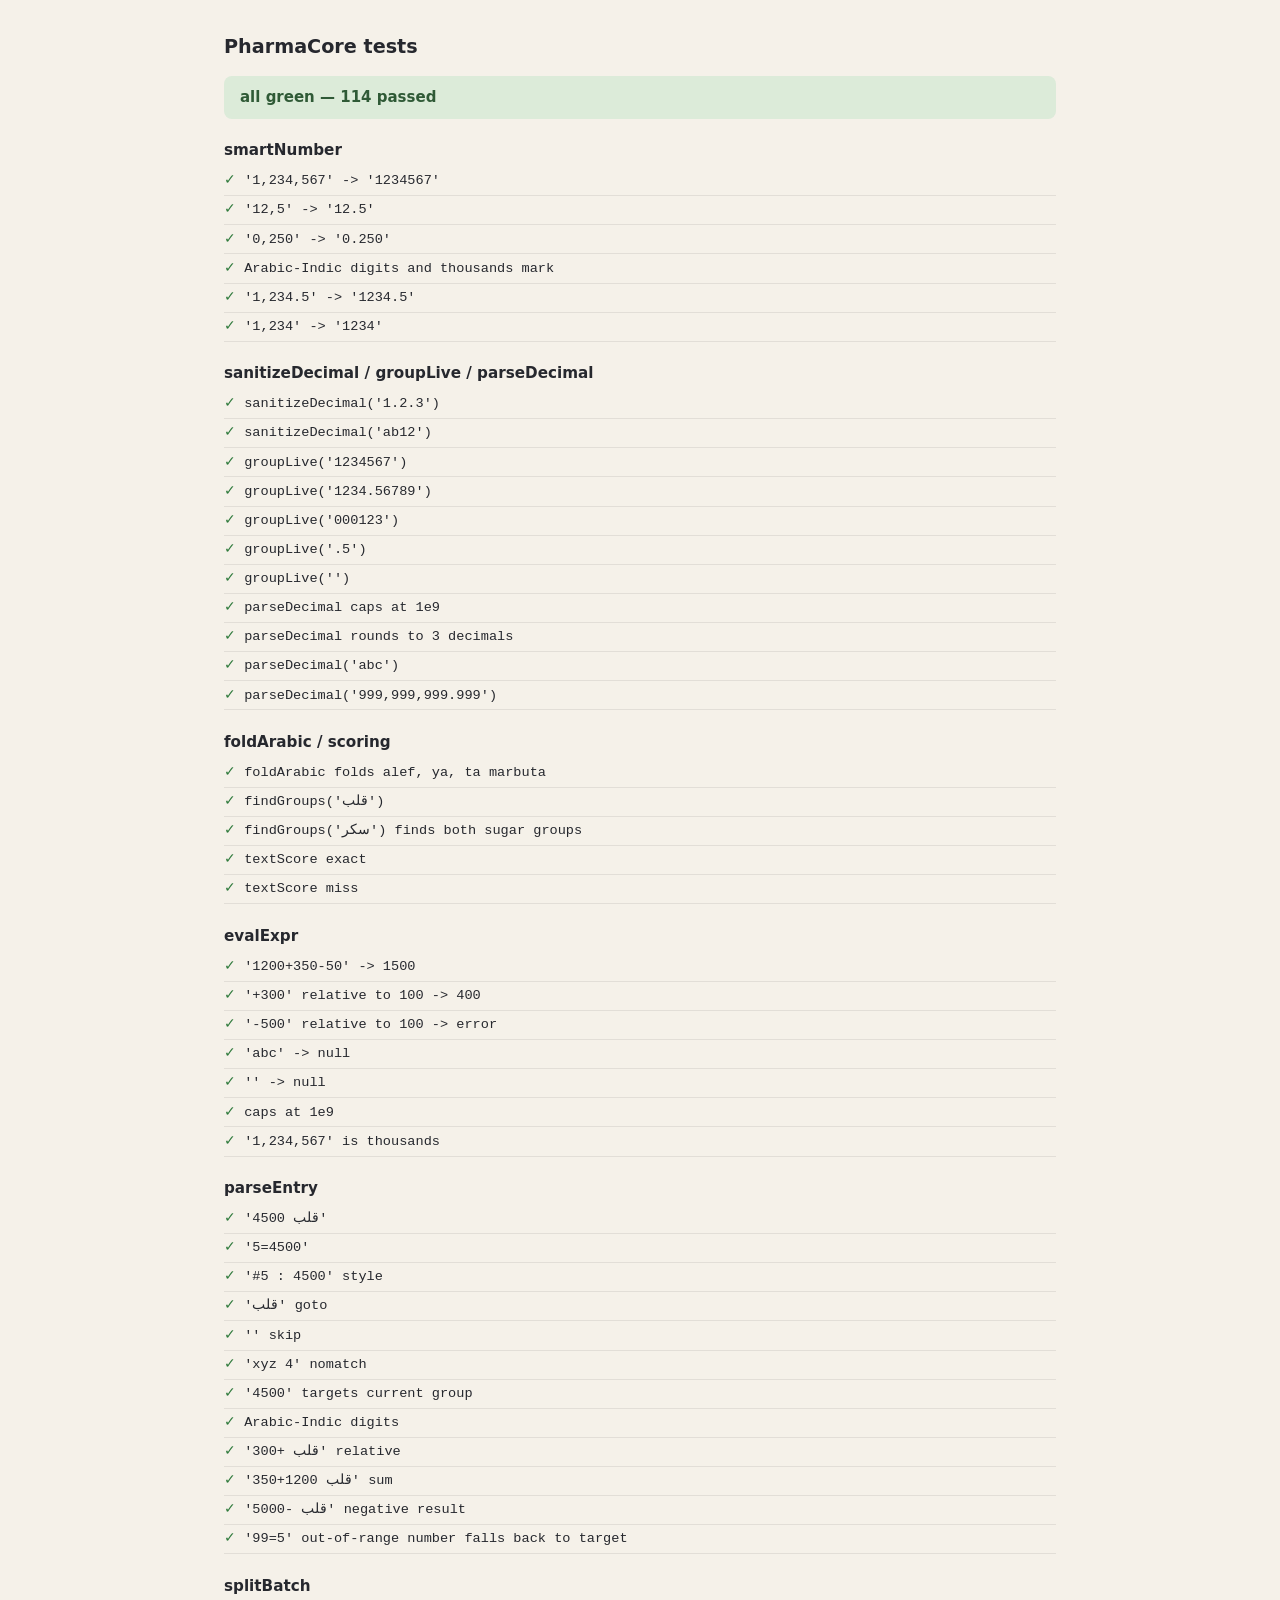
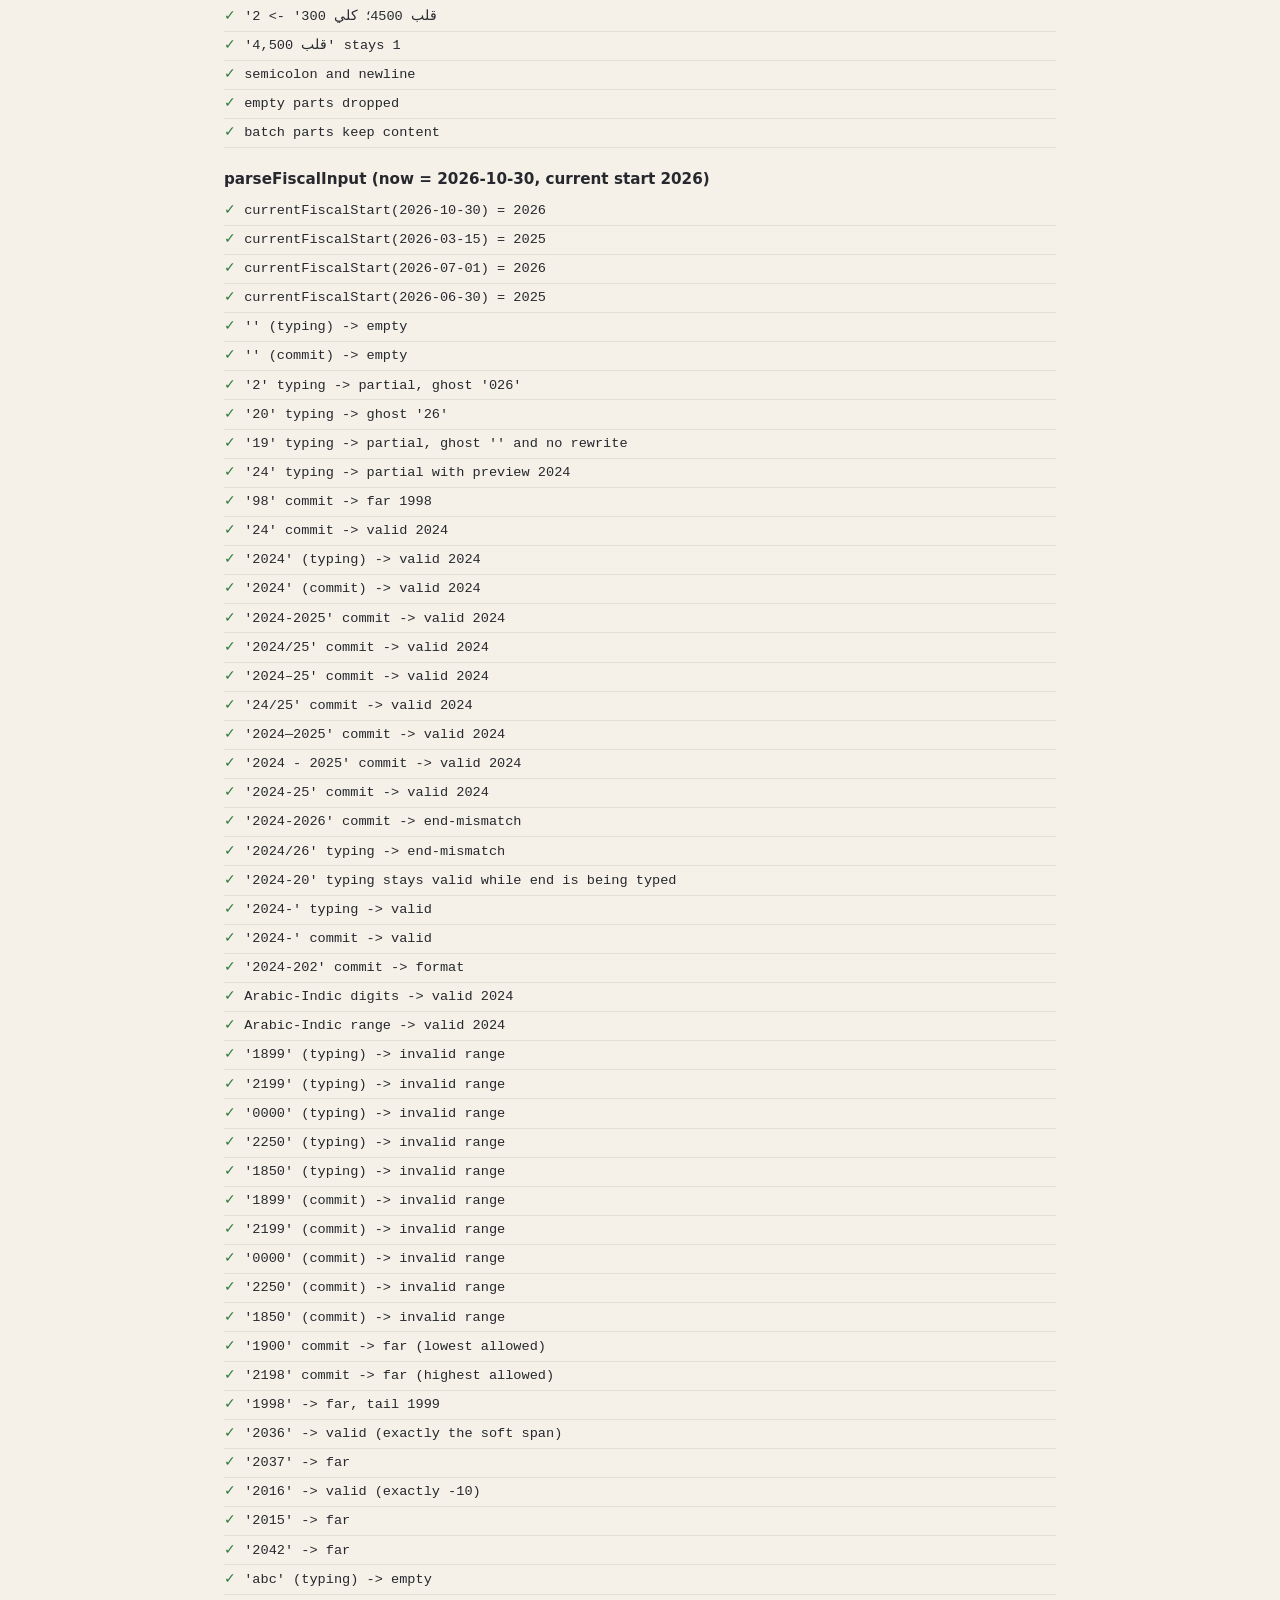
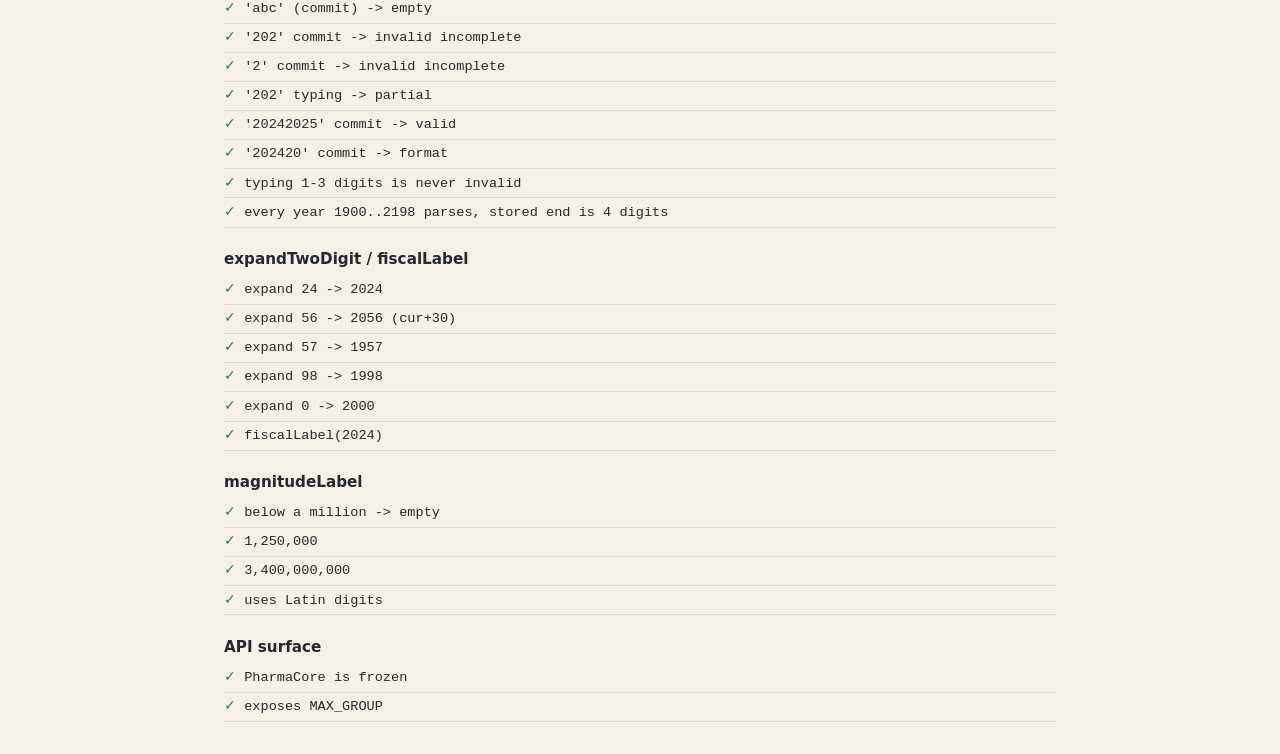
==== tests/core.test.html @ 1b88d7ea "refactor: extract pure helpers into js/core.js with a test page Co-Authored-By: Claude Sonnet 5.5 <n" ====
<!DOCTYPE html>
<html lang="en" dir="ltr">
<head>
<meta charset="UTF-8">
<meta name="viewport" content="width=device-width, initial-scale=1.0">
<title>core tests</title>
<style>
  body { font: 15px/1.6 system-ui, sans-serif; margin: 2rem auto; max-width: 52rem; padding: 0 1rem; color: #26282e; background: #f5f1e9; }
  h1 { font-size: 1.2rem; }
  #summary { padding: .6rem 1rem; border-radius: 8px; font-weight: 600; margin-bottom: 1rem; }
  #summary.ok { background: #dcebd9; color: #2f5a36; }
  #summary.bad { background: #f3d7d3; color: #8a2f27; }
  ul { list-style: none; padding: 0; margin: 0; }
  li { padding: .2rem 0; border-bottom: 1px solid rgba(0, 0, 0, .08); font-family: ui-monospace, monospace; font-size: .85rem; }
  li.pass::before { content: '\2713  '; color: #2f7a3c; }
  li.fail::before { content: '\2717  '; color: #a4483f; }
  li.fail { color: #a4483f; }
  h2 { font-size: .95rem; margin: 1.2rem 0 .3rem; }
</style>
</head>
<body>
<h1>PharmaCore tests</h1>
<div id="summary">running…</div>
<div id="out"></div>
<script src="../js/core.js"></script>
<script>
(function () {
  const C = window.PharmaCore;
  const out = document.getElementById('out');
  const summary = document.getElementById('summary');
  const results = { pass: 0, fail: 0, failures: [] };
  let list = null;

  function section(name) {
    const h = document.createElement('h2');
    h.textContent = name;
    out.appendChild(h);
    list = document.createElement('ul');
    out.appendChild(list);
  }

  function record(name, ok, detail) {
    const li = document.createElement('li');
    li.className = ok ? 'pass' : 'fail';
    li.textContent = ok ? name : `${name} \u2014 ${detail}`;
    list.appendChild(li);
    if (ok) results.pass++;
    else { results.fail++; results.failures.push(`${name} \u2014 ${detail}`); console.error('FAIL', name, detail); }
  }

  function same(a, b) {
    return JSON.stringify(a) === JSON.stringify(b);
  }

  function eq(name, actual, expected) {
    record(name, same(actual, expected), `expected ${JSON.stringify(expected)}, got ${JSON.stringify(actual)}`);
  }

  function pick(obj, keys) {
    const r = {};
    keys.forEach(k => { if (obj[k] !== undefined) r[k] = obj[k]; });
    return r;
  }

  const names = ['المسكنات', 'مضادات حيوية', 'كلي', 'نفسية و عصبية', 'قلب', 'سكر حقن', 'سكر فم', 'نسا', 'كبد', 'جهاز هضمي', 'جهاز تنفسي', 'امراض جلدية', 'عيون و رمد', 'انف و اذن', 'مضادات تقلصات', 'اورام', 'فيتامينات', 'مختلفة'];
  const zeros = names.map(() => 0);

  section('smartNumber');
  eq("'1,234,567' -> '1234567'", C.smartNumber('1,234,567'), '1234567');
  eq("'12,5' -> '12.5'", C.smartNumber('12,5'), '12.5');
  eq("'0,250' -> '0.250'", C.smartNumber('0,250'), '0.250');
  eq("Arabic-Indic digits and thousands mark", C.smartNumber('\u0661\u066C\u0662\u0663\u0664'), '1234');
  eq("'1,234.5' -> '1234.5'", C.smartNumber('1,234.5'), '1234.5');
  eq("'1,234' -> '1234'", C.smartNumber('1,234'), '1234');

  section('sanitizeDecimal / groupLive / parseDecimal');
  eq("sanitizeDecimal('1.2.3')", C.sanitizeDecimal('1.2.3'), '1.23');
  eq("sanitizeDecimal('ab12')", C.sanitizeDecimal('ab12'), '12');
  eq("groupLive('1234567')", C.groupLive('1234567'), '1,234,567');
  eq("groupLive('1234.56789')", C.groupLive('1234.56789'), '1,234.567');
  eq("groupLive('000123')", C.groupLive('000123'), '123');
  eq("groupLive('.5')", C.groupLive('.5'), '0.5');
  eq("groupLive('')", C.groupLive(''), '');
  eq("parseDecimal caps at 1e9", C.parseDecimal('99999999999'), 1000000000);
  eq("parseDecimal rounds to 3 decimals", C.parseDecimal('1.23456'), 1.235);
  eq("parseDecimal('abc')", C.parseDecimal('abc'), 0);
  eq("parseDecimal('999,999,999.999')", C.parseDecimal('999999999.999'), 999999999.999);

  section('foldArabic / scoring');
  eq("foldArabic folds alef, ya, ta marbuta", C.foldArabic('أمراض الصيدلية'), 'امراض الصيدليه');
  eq("findGroups('قلب')", C.findGroups('قلب', names)[0], 4);
  eq("findGroups('سكر') finds both sugar groups", C.findGroups('سكر', names).slice(0, 2), [5, 6]);
  eq("textScore exact", C.textScore('كلي', 'كلي'), -2);
  eq("textScore miss", C.textScore('zzz', 'كلي'), null);

  section('evalExpr');
  eq("'1200+350-50' -> 1500", pick(C.evalExpr('1200+350-50', 0), ['value']), { value: 1500 });
  eq("'+300' relative to 100 -> 400", pick(C.evalExpr('+300', 100), ['value', 'relative']), { value: 400, relative: true });
  eq("'-500' relative to 100 -> error", C.evalExpr('-500', 100), { error: 'النتيجة أقل من صفر' });
  eq("'abc' -> null", C.evalExpr('abc', 0), null);
  eq("'' -> null", C.evalExpr('', 0), null);
  eq("caps at 1e9", C.evalExpr('5000000000', 0).value, 1000000000);
  eq("'1,234,567' is thousands", C.evalExpr('1,234,567', 0).value, 1234567);

  section('parseEntry');
  const ctx = { names, values: zeros.slice(), target: 2 };
  eq("'قلب 4500'", pick(C.parseEntry('قلب 4500', ctx), ['kind', 'index', 'value']), { kind: 'set', index: 4, value: 4500 });
  eq("'5=4500'", pick(C.parseEntry('5=4500', ctx), ['kind', 'index', 'value']), { kind: 'set', index: 4, value: 4500 });
  eq("'#5 : 4500' style", pick(C.parseEntry('#5:4500', ctx), ['kind', 'index', 'value']), { kind: 'set', index: 4, value: 4500 });
  eq("'قلب' goto", pick(C.parseEntry('قلب', ctx), ['kind', 'index']), { kind: 'goto', index: 4 });
  eq("'' skip", C.parseEntry('', ctx), { kind: 'skip' });
  eq("'xyz 4' nomatch", pick(C.parseEntry('xyz 4', ctx), ['kind']), { kind: 'nomatch' });
  eq("'4500' targets current group", pick(C.parseEntry('4500', ctx), ['kind', 'index', 'value']), { kind: 'set', index: 2, value: 4500 });
  eq("Arabic-Indic digits", pick(C.parseEntry('قلب \u0664\u0665\u0660\u0660', ctx), ['kind', 'index', 'value']), { kind: 'set', index: 4, value: 4500 });
  const ctx2 = { names, values: names.map((_, i) => (i === 4 ? 1200 : 0)), target: 0 };
  eq("'قلب +300' relative", pick(C.parseEntry('قلب +300', ctx2), ['kind', 'index', 'value', 'relative']), { kind: 'set', index: 4, value: 1500, relative: true });
  eq("'قلب 1200+350' sum", pick(C.parseEntry('قلب 1200+350', ctx2), ['kind', 'value']), { kind: 'set', value: 1550 });
  eq("'قلب -5000' negative result", pick(C.parseEntry('قلب -5000', ctx2), ['kind']), { kind: 'bad' });
  eq("'99=5' out-of-range number falls back to target", pick(C.parseEntry('99=5', ctx), ['kind']), { kind: 'bad' });

  section('splitBatch');
  eq("'قلب 4500\u061B كلي 300' -> 2", C.splitBatch('قلب 4500\u061B كلي 300').length, 2);
  eq("'قلب 4,500' stays 1", C.splitBatch('قلب 4,500').length, 1);
  eq("semicolon and newline", C.splitBatch('قلب 4500; كلي 300\n5=120').length, 3);
  eq("empty parts dropped", C.splitBatch(' \u061B \u061B '), []);
  eq("batch parts keep content", C.splitBatch('قلب 4500\u061B كلي 300'), ['قلب 4500', 'كلي 300']);

  section('parseFiscalInput (now = 2026-10-30, current start 2026)');
  const now = new Date('2026-10-30T12:00:00Z');
  const P = (raw, phase) => C.parseFiscalInput(raw, { now, phase });
  const view = (r) => pick(r, ['state', 'start', 'end', 'reason']);
  eq('currentFiscalStart(2026-10-30) = 2026', C.currentFiscalStart(now), 2026);
  eq('currentFiscalStart(2026-03-15) = 2025', C.currentFiscalStart(new Date('2026-03-15T12:00:00Z')), 2025);
  eq('currentFiscalStart(2026-07-01) = 2026', C.currentFiscalStart(new Date('2026-07-01T12:00:00Z')), 2026);
  eq('currentFiscalStart(2026-06-30) = 2025', C.currentFiscalStart(new Date('2026-06-30T12:00:00Z')), 2025);
  ['typing', 'commit'].forEach(ph => eq(`'' (${ph}) -> empty`, P('', ph).state, 'empty'));
  eq("'2' typing -> partial, ghost '026'", pick(P('2', 'typing'), ['state', 'ghost']), { state: 'partial', ghost: '026' });
  eq("'20' typing -> ghost '26'", pick(P('20', 'typing'), ['state', 'ghost']), { state: 'partial', ghost: '26' });
  eq("'19' typing -> partial, ghost '' and no rewrite", pick(P('19', 'typing'), ['state', 'ghost']), { state: 'partial', ghost: '' });
  eq("'24' typing -> partial with preview 2024", pick(P('24', 'typing'), ['state', 'preview']), { state: 'partial', preview: 2024 });
  eq("'98' commit -> far 1998", view(P('98', 'commit')), { state: 'far', start: 1998, end: 1999 });
  eq("'24' commit -> valid 2024", view(P('24', 'commit')), { state: 'valid', start: 2024, end: 2025 });
  ['typing', 'commit'].forEach(ph => eq(`'2024' (${ph}) -> valid 2024`, view(P('2024', ph)), { state: 'valid', start: 2024, end: 2025 }));
  ['2024-2025', '2024/25', '2024\u201325', '24/25', '2024\u20142025', '2024 - 2025', '2024-25'].forEach(raw => eq(`'${raw}' commit -> valid 2024`, view(P(raw, 'commit')), { state: 'valid', start: 2024, end: 2025 }));
  eq("'2024-2026' commit -> end-mismatch", view(P('2024-2026', 'commit')), { state: 'invalid', start: 2024, end: 2025, reason: 'end-mismatch' });
  eq("'2024/26' typing -> end-mismatch", P('2024/26', 'typing').reason, 'end-mismatch');
  eq("'2024-20' typing stays valid while end is being typed", P('2024-20', 'typing').state, 'valid');
  eq("'2024-' typing -> valid", P('2024-', 'typing').state, 'valid');
  eq("'2024-' commit -> valid", P('2024-', 'commit').state, 'valid');
  eq("'2024-202' commit -> format", P('2024-202', 'commit').reason, 'format');
  eq("Arabic-Indic digits -> valid 2024", view(P('\u0662\u0660\u0662\u0664', 'commit')), { state: 'valid', start: 2024, end: 2025 });
  eq("Arabic-Indic range -> valid 2024", P('\u0662\u0660\u0662\u0664/\u0662\u0665', 'commit').start, 2024);
  ['typing', 'commit'].forEach(ph => {
    eq(`'1899' (${ph}) -> invalid range`, view(P('1899', ph)), { state: 'invalid', start: 1899, reason: 'range' });
    eq(`'2199' (${ph}) -> invalid range`, view(P('2199', ph)), { state: 'invalid', start: 2199, reason: 'range' });
    eq(`'0000' (${ph}) -> invalid range`, P('0000', ph).reason, 'range');
    eq(`'2250' (${ph}) -> invalid range`, P('2250', ph).reason, 'range');
    eq(`'1850' (${ph}) -> invalid range`, P('1850', ph).reason, 'range');
  });
  eq("'1900' commit -> far (lowest allowed)", view(P('1900', 'commit')), { state: 'far', start: 1900, end: 1901 });
  eq("'2198' commit -> far (highest allowed)", view(P('2198', 'commit')), { state: 'far', start: 2198, end: 2199 });
  eq("'1998' -> far, tail 1999", view(P('1998', 'typing')), { state: 'far', start: 1998, end: 1999 });
  eq("'2036' -> valid (exactly the soft span)", P('2036', 'commit').state, 'valid');
  eq("'2037' -> far", P('2037', 'commit').state, 'far');
  eq("'2016' -> valid (exactly -10)", P('2016', 'commit').state, 'valid');
  eq("'2015' -> far", P('2015', 'commit').state, 'far');
  eq("'2042' -> far", P('2042', 'commit').state, 'far');
  ['typing', 'commit'].forEach(ph => eq(`'abc' (${ph}) -> empty`, P('abc', ph).state, 'empty'));
  eq("'202' commit -> invalid incomplete", pick(P('202', 'commit'), ['state', 'reason']), { state: 'invalid', reason: 'incomplete' });
  eq("'2' commit -> invalid incomplete", pick(P('2', 'commit'), ['state', 'reason']), { state: 'invalid', reason: 'incomplete' });
  eq("'202' typing -> partial", P('202', 'typing').state, 'partial');
  eq("'20242025' commit -> valid", P('20242025', 'commit').start, 2024);
  eq("'202420' commit -> format", P('202420', 'commit').reason, 'format');
  eq("typing 1-3 digits is never invalid", ['1', '12', '123', '9', '99', '999'].every(d => P(d, 'typing').state === 'partial'), true);
  eq("every year 1900..2198 parses, stored end is 4 digits", (() => {
    for (let y = 1900; y <= 2198; y++) {
      const r = P(String(y), 'commit');
      if (!(r.state === 'valid' || r.state === 'far') || !/^\d{4}$/.test(String(r.end))) return y;
    }
    return true;
  })(), true);

  section('expandTwoDigit / fiscalLabel');
  eq('expand 24 -> 2024', C.expandTwoDigit(24, 2026), 2024);
  eq('expand 56 -> 2056 (cur+30)', C.expandTwoDigit(56, 2026), 2056);
  eq('expand 57 -> 1957', C.expandTwoDigit(57, 2026), 1957);
  eq('expand 98 -> 1998', C.expandTwoDigit(98, 2026), 1998);
  eq('expand 0 -> 2000', C.expandTwoDigit(0, 2026), 2000);
  eq('fiscalLabel(2024)', C.fiscalLabel(2024), '2024 \u2013 2025');

  section('magnitudeLabel');
  eq('below a million -> empty', C.magnitudeLabel(999999), '');
  eq('1,250,000', C.magnitudeLabel(1250000), '1.25\u00A0مليون');
  eq('3,400,000,000', C.magnitudeLabel(3400000000), '3.4\u00A0مليار');
  eq('uses Latin digits', /[\u0660-\u0669]/.test(C.magnitudeLabel(1250000)), false);

  section('API surface');
  eq('PharmaCore is frozen', Object.isFrozen(C), true);
  eq('exposes MAX_GROUP', C.MAX_GROUP, 1000000000);

  summary.textContent = results.fail ? `${results.fail} failed, ${results.pass} passed` : `all green \u2014 ${results.pass} passed`;
  summary.className = results.fail ? 'bad' : 'ok';
  window.__results = results;
  console.log(summary.textContent);
})();
</script>
</body>
</html>
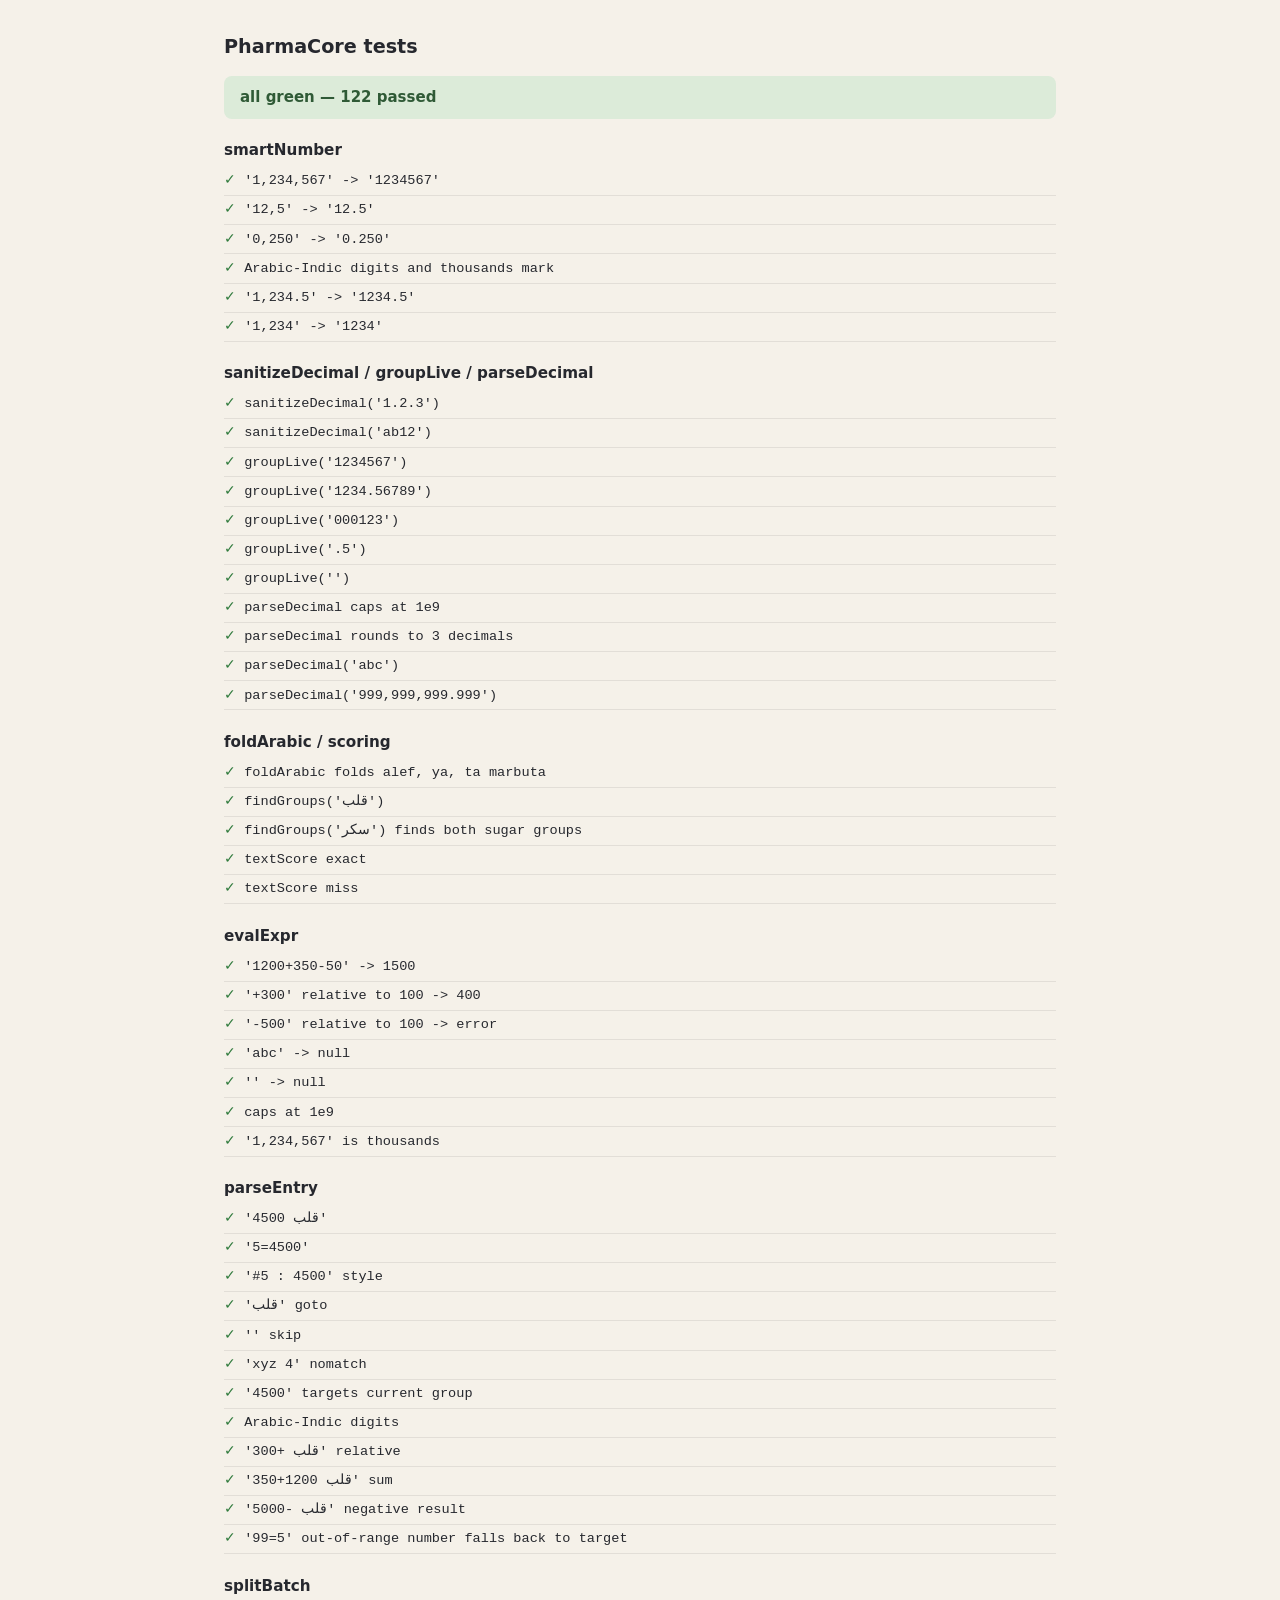
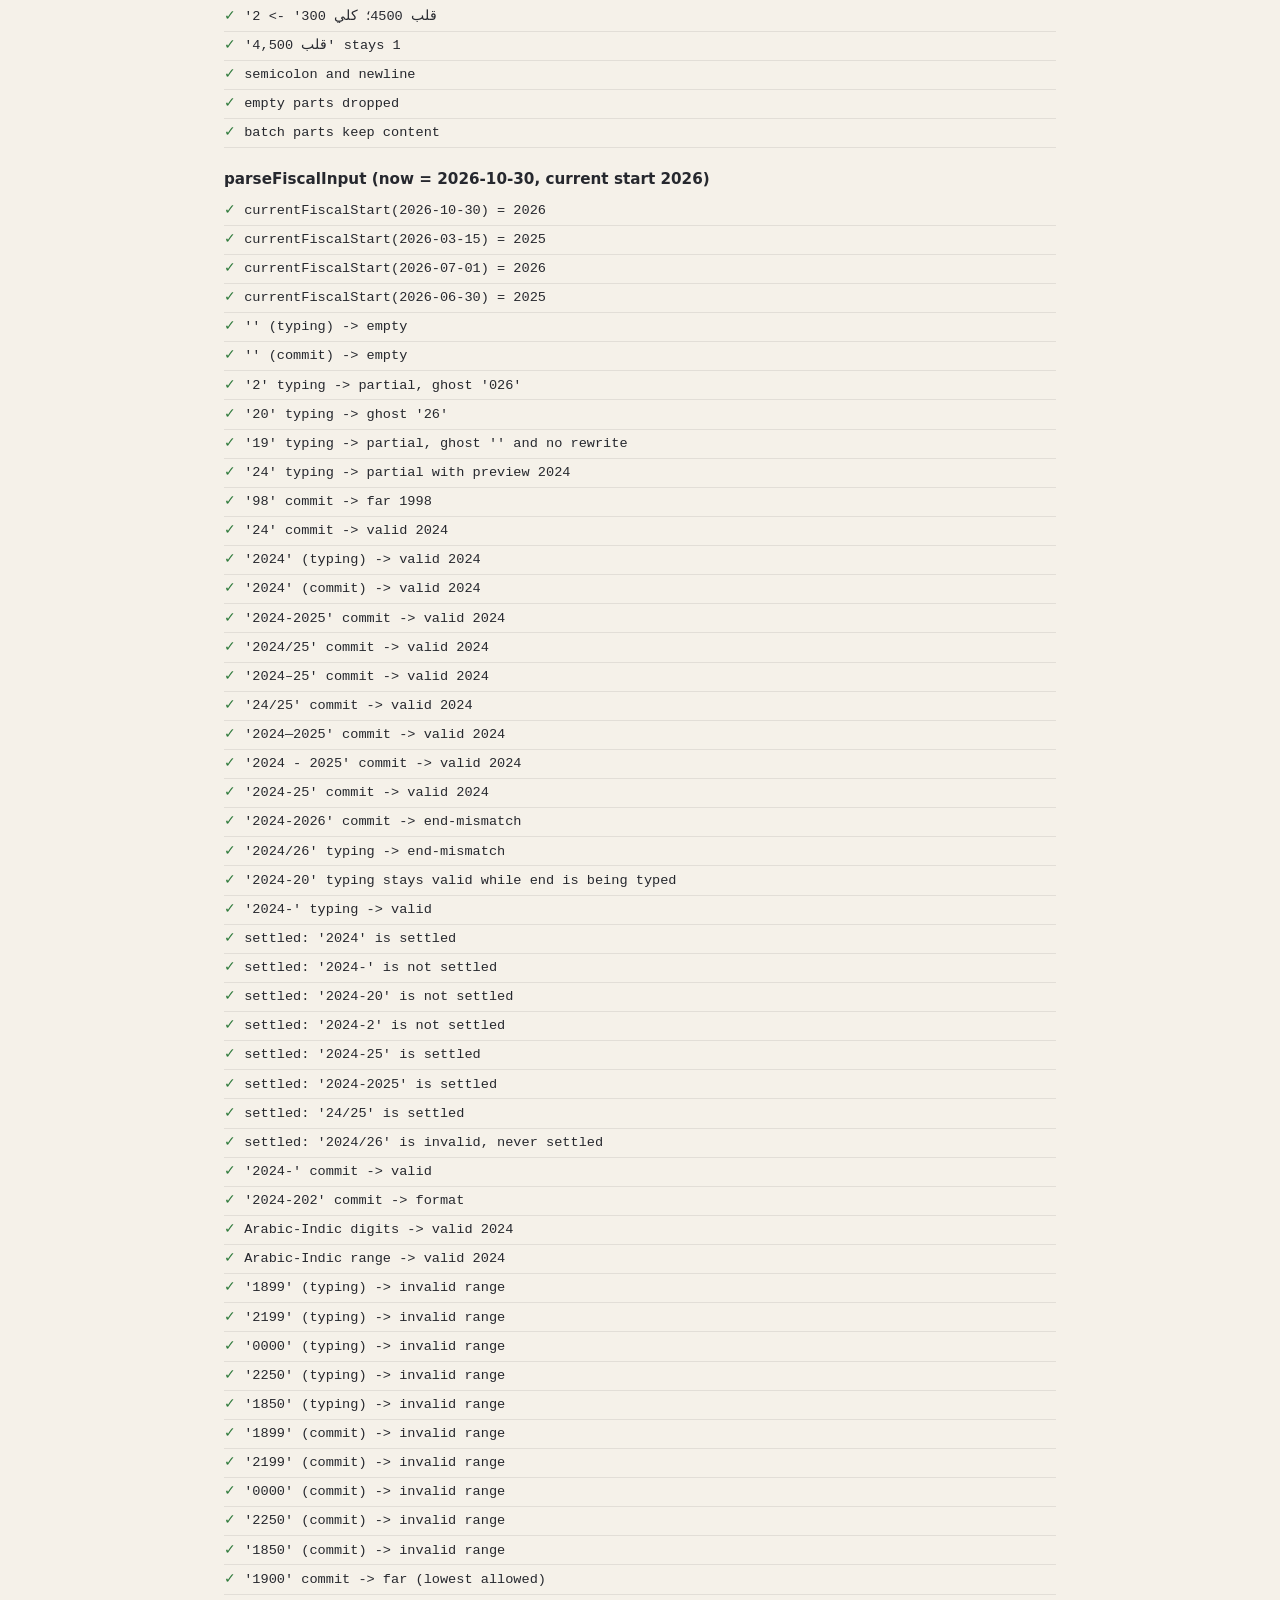
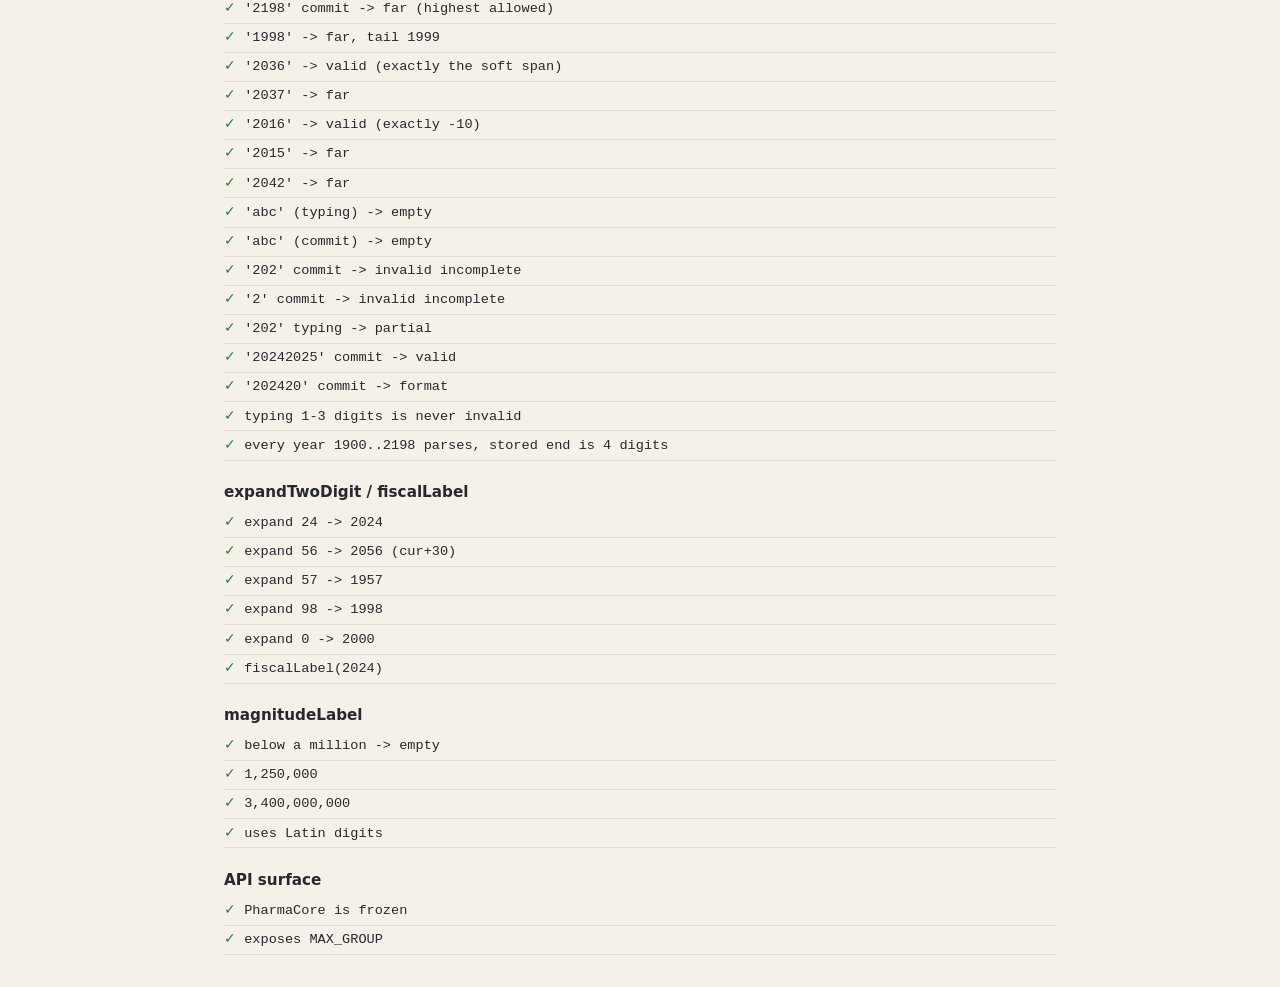
==== commit d57975c1: "feat: typed fiscal year with live tail, far-year confirmation, 1900-2198 bounds and quick chips Co-A" ====
--- a/tests/core.test.html
+++ b/tests/core.test.html
@@ -146,6 +146,14 @@
   eq("'2024/26' typing -> end-mismatch", P('2024/26', 'typing').reason, 'end-mismatch');
   eq("'2024-20' typing stays valid while end is being typed", P('2024-20', 'typing').state, 'valid');
   eq("'2024-' typing -> valid", P('2024-', 'typing').state, 'valid');
+  eq("settled: '2024' is settled", P('2024', 'typing').settled, true);
+  eq("settled: '2024-' is not settled", P('2024-', 'typing').settled, false);
+  eq("settled: '2024-20' is not settled", P('2024-20', 'typing').settled, false);
+  eq("settled: '2024-2' is not settled", P('2024-2', 'typing').settled, false);
+  eq("settled: '2024-25' is settled", P('2024-25', 'typing').settled, true);
+  eq("settled: '2024-2025' is settled", P('2024-2025', 'typing').settled, true);
+  eq("settled: '24/25' is settled", P('24/25', 'typing').settled, true);
+  eq("settled: '2024/26' is invalid, never settled", P('2024/26', 'typing').settled, undefined);
   eq("'2024-' commit -> valid", P('2024-', 'commit').state, 'valid');
   eq("'2024-202' commit -> format", P('2024-202', 'commit').reason, 'format');
   eq("Arabic-Indic digits -> valid 2024", view(P('\u0662\u0660\u0662\u0664', 'commit')), { state: 'valid', start: 2024, end: 2025 });
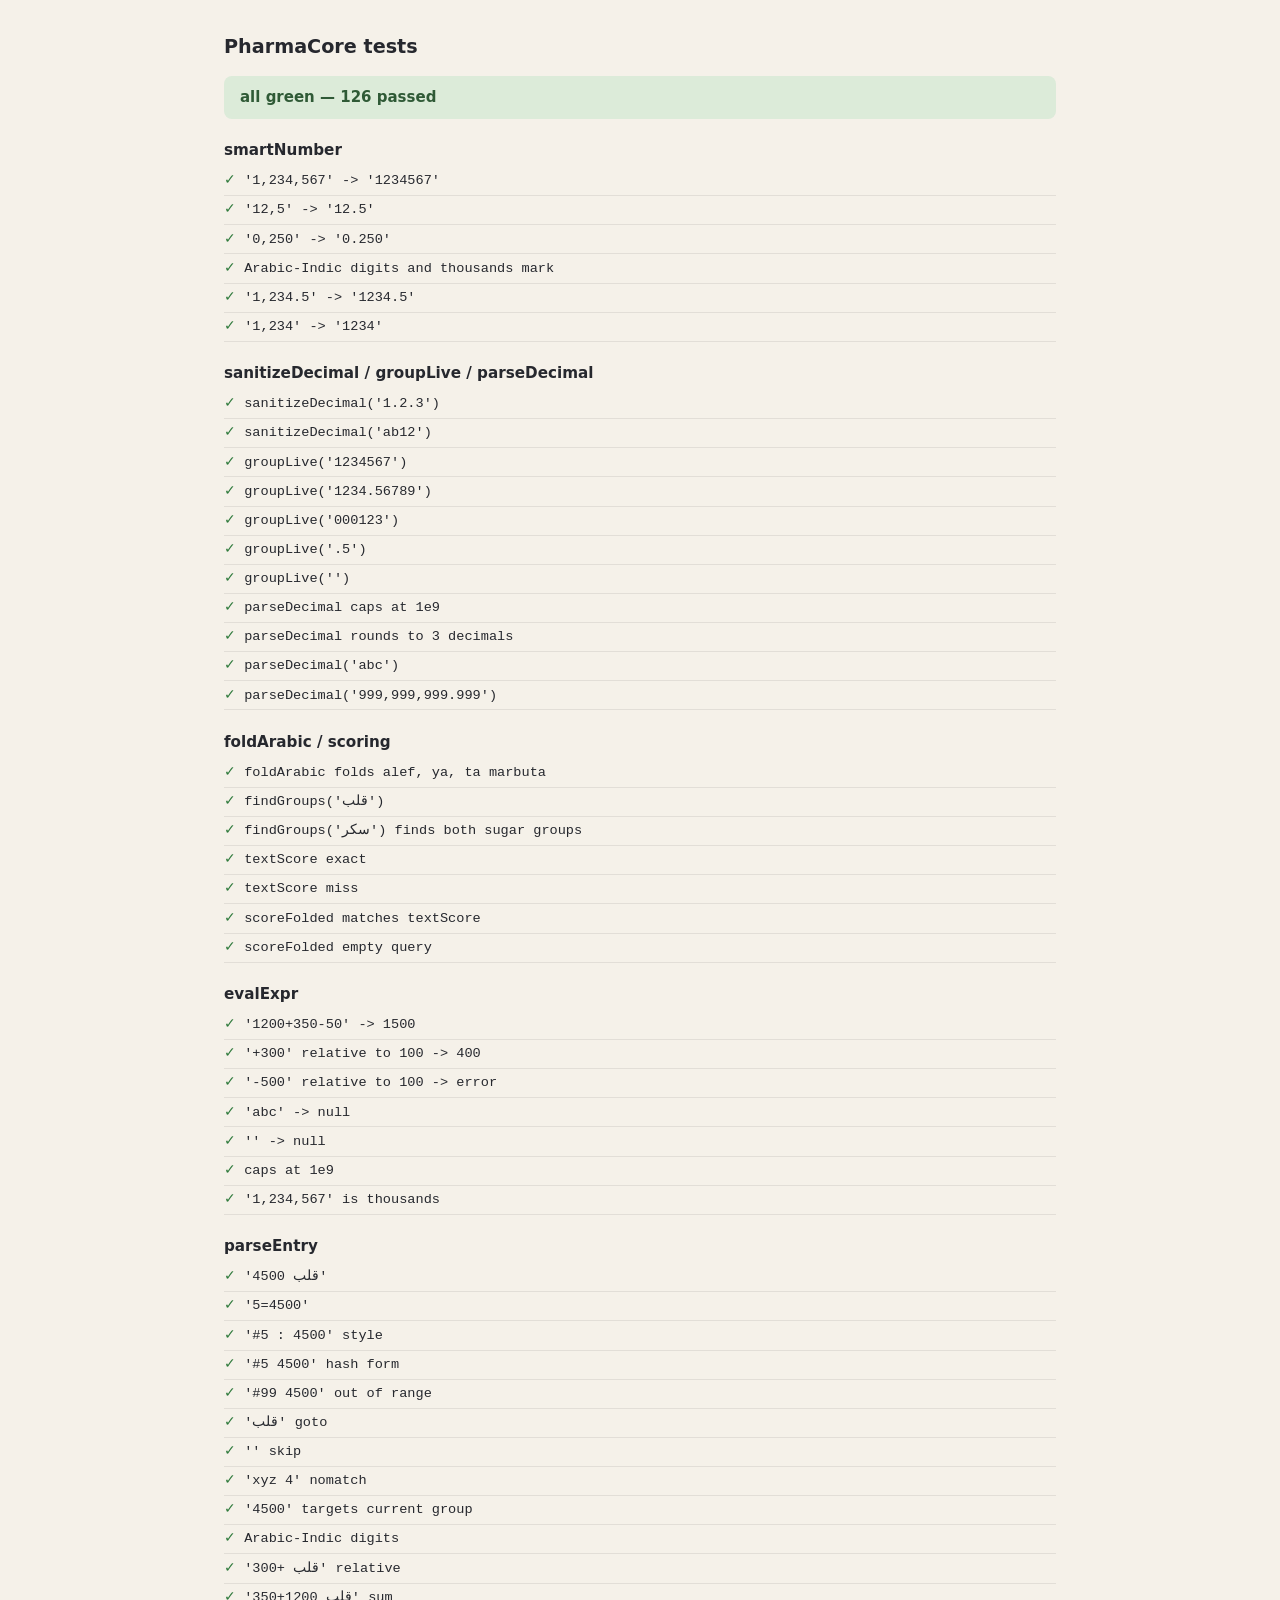
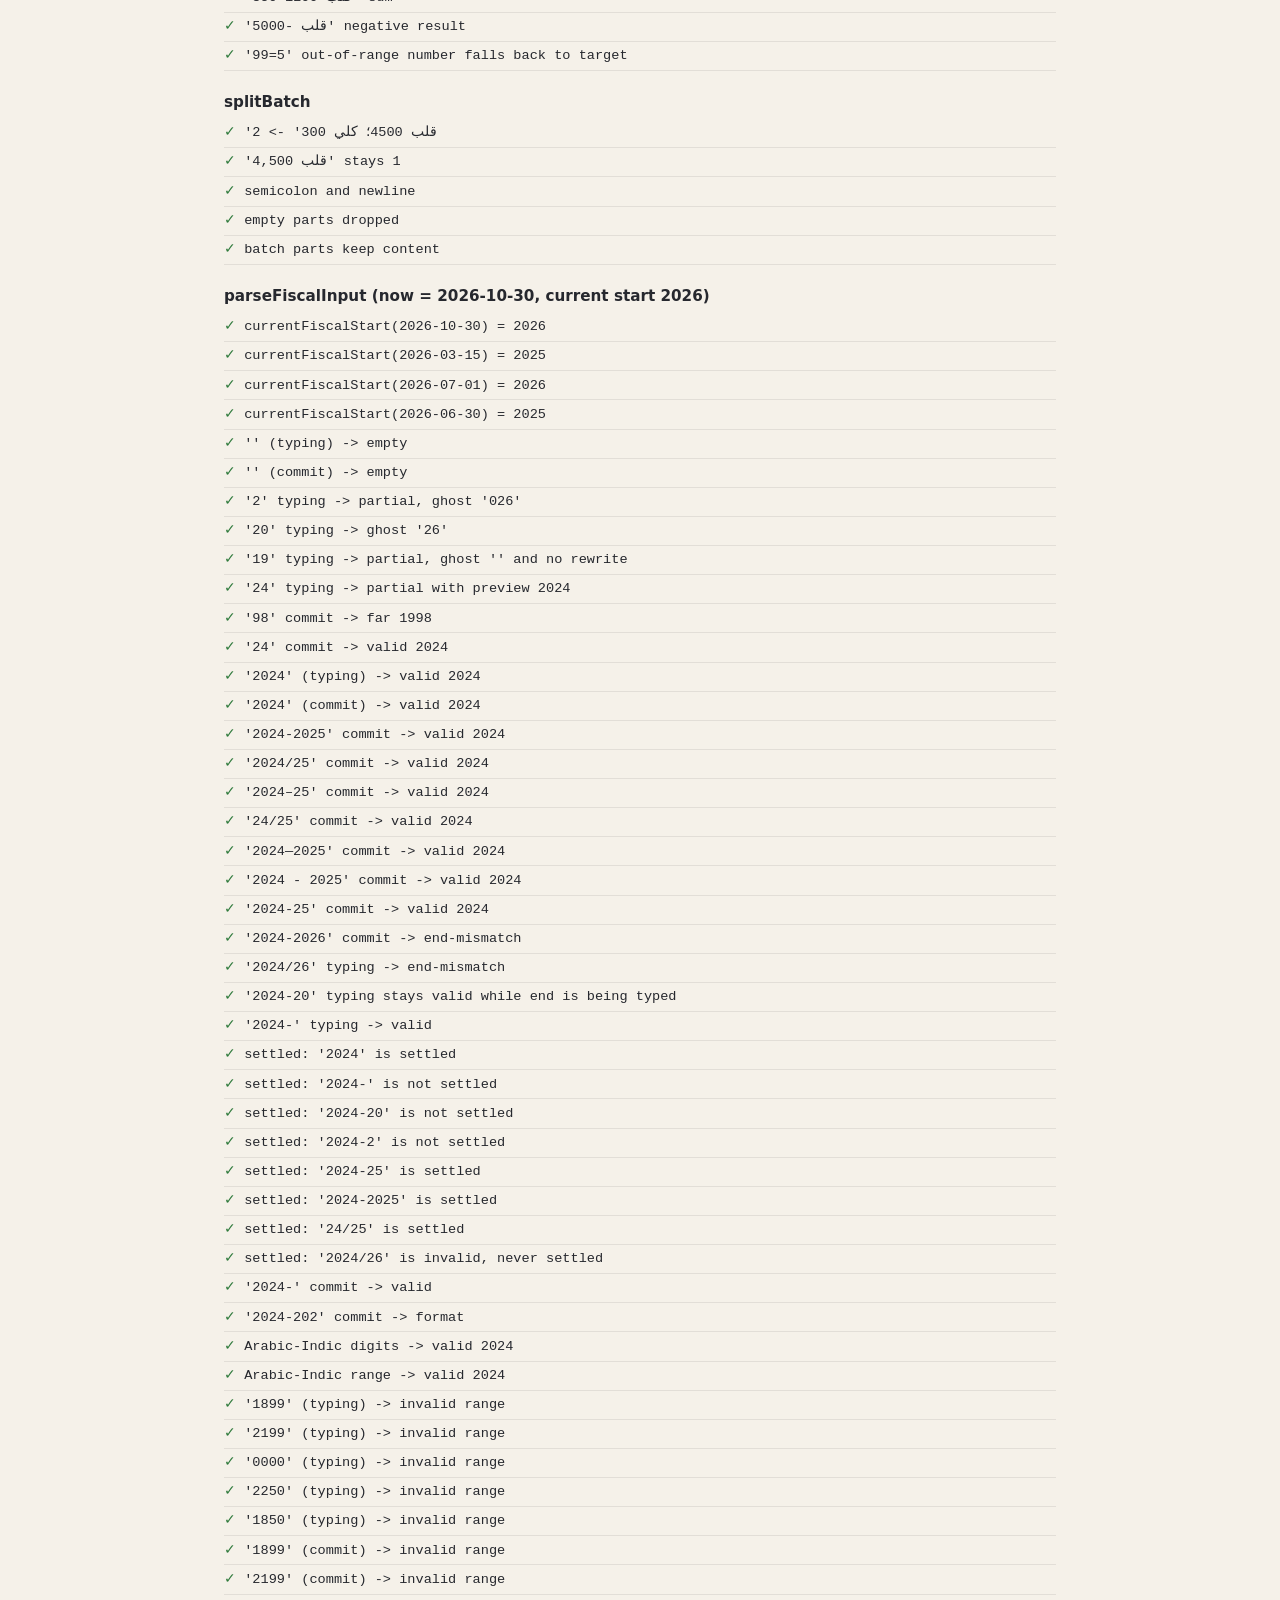
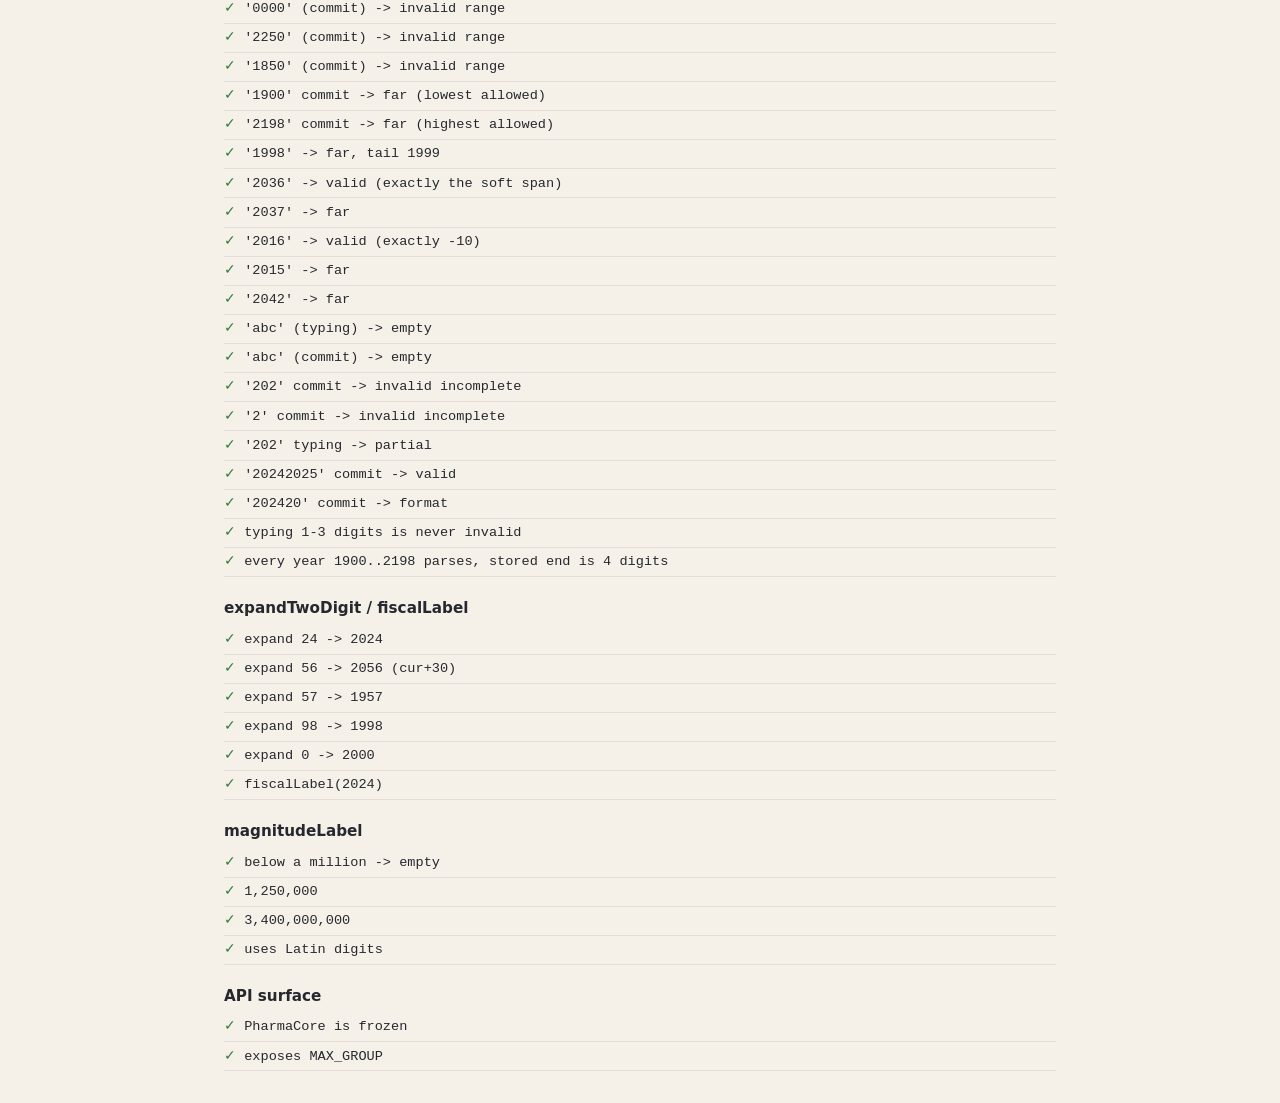
==== commit 075c06ec: "feat: palette as the single entry surface with sequential entry, batch lines and year-aware ranking " ====
--- a/tests/core.test.html
+++ b/tests/core.test.html
@@ -92,6 +92,8 @@
   eq("findGroups('سكر') finds both sugar groups", C.findGroups('سكر', names).slice(0, 2), [5, 6]);
   eq("textScore exact", C.textScore('كلي', 'كلي'), -2);
   eq("textScore miss", C.textScore('zzz', 'كلي'), null);
+  eq("scoreFolded matches textScore", C.scoreFolded(C.foldArabic('قل'), C.foldArabic('قلب'), ''), C.textScore('قل', 'قلب'));
+  eq("scoreFolded empty query", C.scoreFolded('', 'كلي', ''), 0);
 
   section('evalExpr');
   eq("'1200+350-50' -> 1500", pick(C.evalExpr('1200+350-50', 0), ['value']), { value: 1500 });
@@ -107,6 +109,8 @@
   eq("'قلب 4500'", pick(C.parseEntry('قلب 4500', ctx), ['kind', 'index', 'value']), { kind: 'set', index: 4, value: 4500 });
   eq("'5=4500'", pick(C.parseEntry('5=4500', ctx), ['kind', 'index', 'value']), { kind: 'set', index: 4, value: 4500 });
   eq("'#5 : 4500' style", pick(C.parseEntry('#5:4500', ctx), ['kind', 'index', 'value']), { kind: 'set', index: 4, value: 4500 });
+  eq("'#5 4500' hash form", pick(C.parseEntry('#5 4500', ctx), ['kind', 'index', 'value']), { kind: 'set', index: 4, value: 4500 });
+  eq("'#99 4500' out of range", pick(C.parseEntry('#99 4500', ctx), ['kind']), { kind: 'bad' });
   eq("'قلب' goto", pick(C.parseEntry('قلب', ctx), ['kind', 'index']), { kind: 'goto', index: 4 });
   eq("'' skip", C.parseEntry('', ctx), { kind: 'skip' });
   eq("'xyz 4' nomatch", pick(C.parseEntry('xyz 4', ctx), ['kind']), { kind: 'nomatch' });
